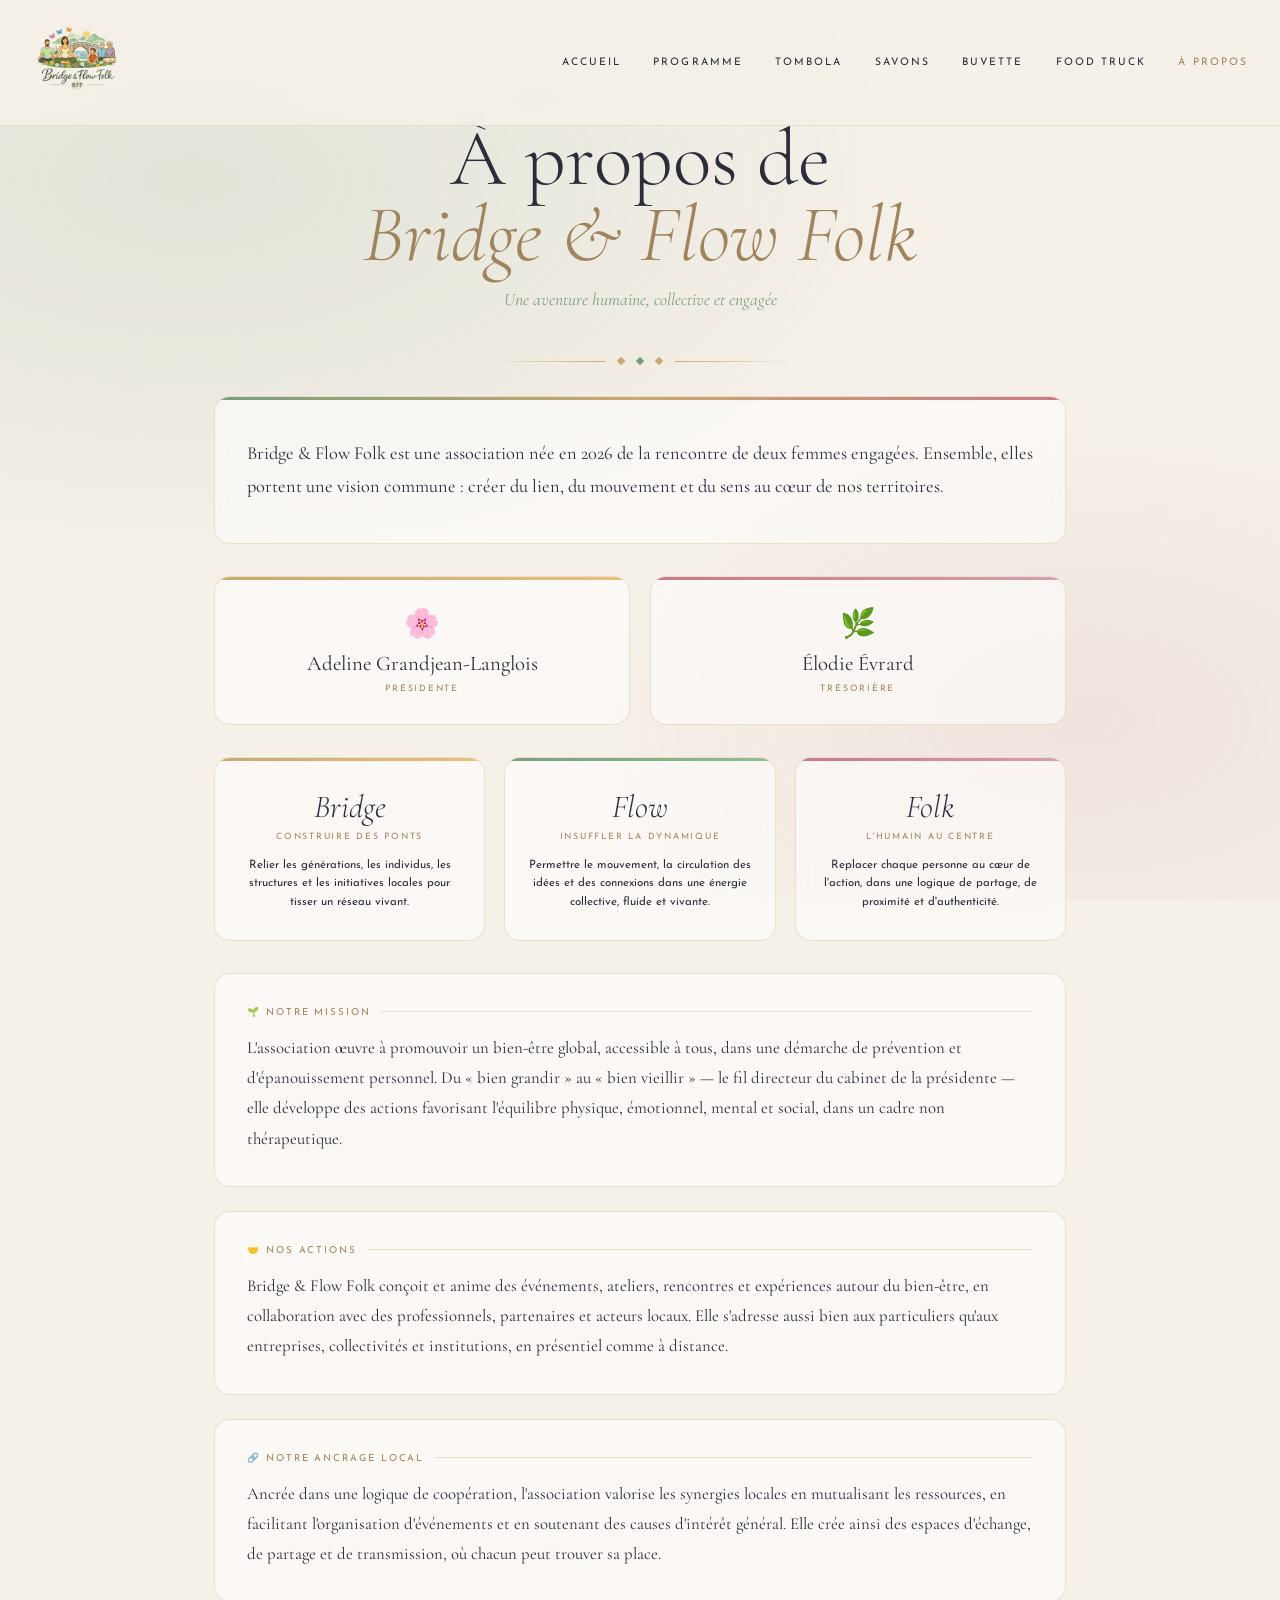
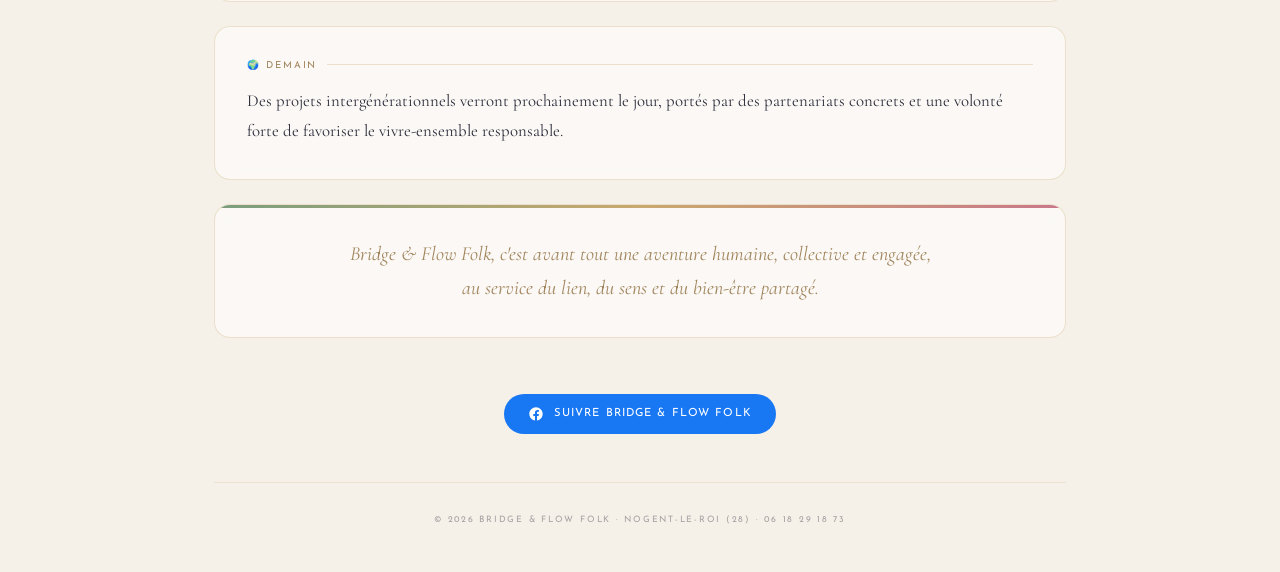
==== apropos.html @ b567d72c "add a propos" ====
<!DOCTYPE html>
<html lang="fr">
<head>
  <meta charset="UTF-8" />
  <meta name="viewport" content="width=device-width, initial-scale=1.0" />
  <title>À propos — Bridge &amp; Flow Folk</title>
  <link rel="preconnect" href="https://fonts.googleapis.com" />
  <link href="https://fonts.googleapis.com/css2?family=Cormorant+Garamond:ital,wght@0,300;0,400;0,600;1,300;1,400&family=Josefin+Sans:wght@200;300;400&display=swap" rel="stylesheet" />
  <link rel="stylesheet" href="commun.css" />
  <style>
    /* ── Bloc portrait association ── */
    .asso-intro {
      background: rgba(255,255,255,0.55);
      border: 1px solid rgba(201,169,110,0.3);
      border-radius: 16px;
      padding: 2.5rem 2rem;
      backdrop-filter: blur(8px);
      margin-bottom: 2rem;
      position: relative;
      overflow: hidden;
      opacity: 0;
      animation: glisser-haut 0.7s ease forwards 0.4s;
    }
    .asso-intro::before {
      content: '';
      position: absolute; top: 0; left: 0; right: 0; height: 3px;
      background: linear-gradient(to right, var(--sauge), var(--or), var(--lotus));
    }
    .asso-intro p {
      font-family: 'Cormorant Garamond', serif;
      font-size: 1.15rem;
      line-height: 1.8;
      color: var(--nuit);
      margin: 0;
    }
    .asso-intro p + p { margin-top: 1rem; }

    /* ── Piliers nom ── */
    .piliers {
      display: grid;
      grid-template-columns: repeat(3, 1fr);
      gap: 1.2rem;
      margin-bottom: 2rem;
    }
    .pilier-bloc {
      background: rgba(255,255,255,0.55);
      border: 1px solid rgba(201,169,110,0.3);
      border-radius: 16px;
      padding: 1.8rem 1.4rem;
      backdrop-filter: blur(8px);
      text-align: center;
      opacity: 0;
      animation: glisser-haut 0.7s ease forwards;
      transition: transform 0.3s, box-shadow 0.3s;
    }
    .pilier-bloc:hover {
      transform: translateY(-4px);
      box-shadow: 0 16px 40px rgba(160,132,92,0.15);
    }
    .pilier-bloc:nth-child(1) { animation-delay: 0.55s; }
    .pilier-bloc:nth-child(2) { animation-delay: 0.7s; }
    .pilier-bloc:nth-child(3) { animation-delay: 0.85s; }

    .pilier-bloc:nth-child(1)::before,
    .pilier-bloc:nth-child(2)::before,
    .pilier-bloc:nth-child(3)::before {
      content: '';
      display: block;
      height: 3px;
      border-radius: 2px 2px 0 0;
      position: absolute;
      top: 0; left: 0; right: 0;
    }
    .pilier-bloc { position: relative; overflow: hidden; }
    .pilier-bloc:nth-child(1)::before { background: linear-gradient(to right, var(--or), #e8c080); }
    .pilier-bloc:nth-child(2)::before { background: linear-gradient(to right, var(--sauge), #90c090); }
    .pilier-bloc:nth-child(3)::before { background: linear-gradient(to right, var(--lotus), #d4a0b0); }

    .pilier-mot {
      font-family: 'Cormorant Garamond', serif;
      font-size: 2rem;
      font-weight: 300;
      font-style: italic;
      color: var(--nuit);
      display: block;
      margin-bottom: 0.4rem;
    }
    .pilier-label {
      font-family: 'Josefin Sans', sans-serif;
      font-size: 0.55rem;
      letter-spacing: 0.2em;
      text-transform: uppercase;
      color: var(--terre);
      display: block;
      margin-bottom: 0.9rem;
    }
    .pilier-desc {
      font-family: 'Josefin Sans', sans-serif;
      font-size: 0.72rem;
      color: var(--nuit);
      line-height: 1.6;
    }

    /* ── Sections contenu ── */
    .section-bloc {
      background: rgba(255,255,255,0.55);
      border: 1px solid rgba(201,169,110,0.3);
      border-radius: 16px;
      padding: 2rem 2rem;
      backdrop-filter: blur(8px);
      margin-bottom: 1.5rem;
      opacity: 0;
      animation: glisser-haut 0.7s ease forwards;
      transition: transform 0.3s, box-shadow 0.3s;
    }
    .section-bloc:hover {
      transform: translateY(-3px);
      box-shadow: 0 12px 36px rgba(160,132,92,0.12);
    }
    .section-bloc:nth-child(1) { animation-delay: 1.0s; }
    .section-bloc:nth-child(2) { animation-delay: 1.1s; }
    .section-bloc:nth-child(3) { animation-delay: 1.2s; }
    .section-bloc:nth-child(4) { animation-delay: 1.3s; }

    .section-titre {
      font-family: 'Josefin Sans', sans-serif;
      font-size: 0.6rem;
      letter-spacing: 0.2em;
      text-transform: uppercase;
      color: var(--terre);
      margin-bottom: 1rem;
      display: flex;
      align-items: center;
      gap: 0.6rem;
    }
    .section-titre::after {
      content: '';
      flex: 1;
      height: 1px;
      background: rgba(201,169,110,0.3);
    }
    .section-bloc p {
      font-family: 'Cormorant Garamond', serif;
      font-size: 1.05rem;
      line-height: 1.8;
      color: var(--nuit);
      margin: 0;
    }
    .section-bloc p + p { margin-top: 0.8rem; }

    /* ── Fondatrices ── */
    .fondatrices {
      display: grid;
      grid-template-columns: repeat(2, 1fr);
      gap: 1.2rem;
      margin-bottom: 2rem;
    }
    .fondatrice-carte {
      background: rgba(255,255,255,0.55);
      border: 1px solid rgba(201,169,110,0.3);
      border-radius: 16px;
      padding: 1.8rem 1.5rem;
      backdrop-filter: blur(8px);
      text-align: center;
      opacity: 0;
      animation: glisser-haut 0.7s ease forwards;
      transition: transform 0.3s, box-shadow 0.3s;
      position: relative; overflow: hidden;
    }
    .fondatrice-carte:hover {
      transform: translateY(-4px);
      box-shadow: 0 16px 40px rgba(160,132,92,0.15);
    }
    .fondatrice-carte:nth-child(1) { animation-delay: 0.9s; }
    .fondatrice-carte:nth-child(2) { animation-delay: 1.05s; }
    .fondatrice-carte:nth-child(1)::before {
      content: '';
      position: absolute; top: 0; left: 0; right: 0; height: 3px;
      background: linear-gradient(to right, var(--or), #e8c080);
    }
    .fondatrice-carte:nth-child(2)::before {
      content: '';
      position: absolute; top: 0; left: 0; right: 0; height: 3px;
      background: linear-gradient(to right, var(--lotus), #d4a0b0);
    }
    .fondatrice-emoji { font-size: 1.8rem; display: block; margin-bottom: 0.7rem; }
    .fondatrice-nom {
      font-family: 'Cormorant Garamond', serif;
      font-size: 1.3rem;
      font-weight: 400;
      color: var(--nuit);
      display: block;
      margin-bottom: 0.2rem;
    }
    .fondatrice-role {
      font-family: 'Josefin Sans', sans-serif;
      font-size: 0.55rem;
      letter-spacing: 0.2em;
      text-transform: uppercase;
      color: var(--terre);
    }

    /* ── Citation finale ── */
    .citation-finale {
      background: rgba(255,255,255,0.55);
      border: 1px solid rgba(201,169,110,0.3);
      border-radius: 16px;
      padding: 2rem;
      backdrop-filter: blur(8px);
      text-align: center;
      margin-bottom: 2rem;
      opacity: 0;
      animation: glisser-haut 0.7s ease forwards 1.4s;
      position: relative; overflow: hidden;
    }
    .citation-finale::before {
      content: '';
      position: absolute; top: 0; left: 0; right: 0; height: 3px;
      background: linear-gradient(to right, var(--sauge), var(--or), var(--lotus));
    }
    .citation-finale blockquote {
      font-family: 'Cormorant Garamond', serif;
      font-style: italic;
      font-size: 1.25rem;
      line-height: 1.7;
      color: var(--terre);
      margin: 0;
    }

    @media(max-width: 600px) {
      .piliers { grid-template-columns: 1fr; }
      .fondatrices { grid-template-columns: 1fr; }
    }
  </style>
</head>
<body>
  <nav class="nav-principale">
    <a href="index.html" class="nav-logo">
      <img src="logo-sansFond.png" alt="Logo Bridge & Flow Folk"
           style="width:90px; height:90px; object-fit:contain; flex-shrink:0; margin-right:8px;" />
    </a>
    <div class="nav-liens">
      <a href="index.html">Accueil</a>
      <a href="programme.html">Programme</a>
      <a href="tombola.html">Tombola</a>
      <a href="savon.html">Savons</a>
      <a href="buvette.html">Buvette</a>
      <a href="foodtruck.html">Food Truck</a>
      <a href="apropos.html" class="actif">À propos</a>
    </div>
    <button class="nav-burger" onclick="toggleMenu()">☰</button>
  </nav>
  <div class="nav-mobile" id="navMobile">
    <a href="index.html" onclick="toggleMenu()">🏠 Accueil</a>
    <a href="programme.html" onclick="toggleMenu()">📅 Programme</a>
    <a href="tombola.html" onclick="toggleMenu()">🎟️ Tombola</a>
    <a href="savon.html" onclick="toggleMenu()">🧼 Savons</a>
    <a href="buvette.html" onclick="toggleMenu()">☕ Buvette</a>
    <a href="foodtruck.html" onclick="toggleMenu()">🚚 Food Truck</a>
    <a href="apropos.html" onclick="toggleMenu()">🌿 À propos</a>
  </div>

  <main>
    <div class="hero anime" style="animation-delay:0.2s">
      <span class="hero-tag">Notre histoire · Nos valeurs</span>
      <h1>À propos de<br><em>Bridge &amp; Flow Folk</em></h1>
      <p class="hero-sub">Une aventure humaine, collective et engagée</p>
    </div>

    <div class="sep">
      <div class="sep-l"></div>
      <div class="sep-d"></div>
      <div class="sep-d" style="background:var(--sauge)"></div>
      <div class="sep-d"></div>
      <div class="sep-r"></div>
    </div>

    <!-- Intro -->
    <div class="asso-intro">
      <p>Bridge &amp; Flow Folk est une association née en 2026 de la rencontre de deux femmes engagées. Ensemble, elles portent une vision commune : créer du lien, du mouvement et du sens au cœur de nos territoires.</p>
    </div>

    <!-- Fondatrices -->
    <div class="fondatrices">
      <div class="fondatrice-carte">
        <span class="fondatrice-emoji">🌸</span>
        <span class="fondatrice-nom">Adeline Grandjean-Langlois</span>
        <span class="fondatrice-role">Présidente</span>
      </div>
      <div class="fondatrice-carte">
        <span class="fondatrice-emoji">🌿</span>
        <span class="fondatrice-nom">Élodie Évrard</span>
        <span class="fondatrice-role">Trésorière</span>
      </div>
    </div>

    <!-- Piliers -->
    <div class="piliers">
      <div class="pilier-bloc">
        <span class="pilier-mot">Bridge</span>
        <span class="pilier-label">Construire des ponts</span>
        <p class="pilier-desc">Relier les générations, les individus, les structures et les initiatives locales pour tisser un réseau vivant.</p>
      </div>
      <div class="pilier-bloc">
        <span class="pilier-mot">Flow</span>
        <span class="pilier-label">Insuffler la dynamique</span>
        <p class="pilier-desc">Permettre le mouvement, la circulation des idées et des connexions dans une énergie collective, fluide et vivante.</p>
      </div>
      <div class="pilier-bloc">
        <span class="pilier-mot">Folk</span>
        <span class="pilier-label">L'humain au centre</span>
        <p class="pilier-desc">Replacer chaque personne au cœur de l'action, dans une logique de partage, de proximité et d'authenticité.</p>
      </div>
    </div>

    <!-- Sections contenu -->
    <div class="section-bloc">
      <div class="section-titre">🌱 Notre mission</div>
      <p>L'association œuvre à promouvoir un bien-être global, accessible à tous, dans une démarche de prévention et d'épanouissement personnel. Du « bien grandir » au « bien vieillir » — le fil directeur du cabinet de la présidente — elle développe des actions favorisant l'équilibre physique, émotionnel, mental et social, dans un cadre non thérapeutique.</p>
    </div>

    <div class="section-bloc">
      <div class="section-titre">🤝 Nos actions</div>
      <p>Bridge &amp; Flow Folk conçoit et anime des événements, ateliers, rencontres et expériences autour du bien-être, en collaboration avec des professionnels, partenaires et acteurs locaux. Elle s'adresse aussi bien aux particuliers qu'aux entreprises, collectivités et institutions, en présentiel comme à distance.</p>
    </div>

    <div class="section-bloc">
      <div class="section-titre">🔗 Notre ancrage local</div>
      <p>Ancrée dans une logique de coopération, l'association valorise les synergies locales en mutualisant les ressources, en facilitant l'organisation d'événements et en soutenant des causes d'intérêt général. Elle crée ainsi des espaces d'échange, de partage et de transmission, où chacun peut trouver sa place.</p>
    </div>

    <div class="section-bloc">
      <div class="section-titre">🌍 Demain</div>
      <p>Des projets intergénérationnels verront prochainement le jour, portés par des partenariats concrets et une volonté forte de favoriser le vivre-ensemble responsable.</p>
    </div>

    <!-- Citation finale -->
    <div class="citation-finale">
      <blockquote>Bridge &amp; Flow Folk, c'est avant tout une aventure humaine, collective et engagée,<br>au service du lien, du sens et du bien-être partagé.</blockquote>
    </div>

    <div style="text-align:center" class="anime" style="animation-delay:1.5s">
      <a class="fb-lien" href="https://www.facebook.com/people/Bridge-Flow-Folk-BFF/61587252715739/" target="_blank" rel="noopener">
        <svg xmlns="http://www.w3.org/2000/svg" viewBox="0 0 24 24" fill="currentColor" width="16" height="16"><path d="M22 12c0-5.523-4.477-10-10-10S2 6.477 2 12c0 4.991 3.657 9.128 8.438 9.878v-6.987H7.898V12h2.54V9.797c0-2.506 1.492-3.89 3.777-3.89 1.094 0 2.238.195 2.238.195v2.46h-1.26c-1.243 0-1.63.771-1.63 1.562V12h2.773l-.443 2.89h-2.33v6.988C18.343 21.128 22 16.991 22 12z"/></svg>
        Suivre Bridge &amp; Flow Folk
      </a>
      <footer>© 2026 Bridge &amp; Flow Folk · Nogent-le-Roi (28) · 06 18 29 18 73</footer>
    </div>
  </main>

  <script>
    function toggleMenu() { document.getElementById("navMobile").classList.toggle("ouvert"); }
  </script>
</body>
</html>
---- commun.css ----
:root {
  --creme:  #f5f0e8;
  --sable:  #e8d9c0;
  --terre:  #a0845c;
  --sauge:  #7a9e7e;
  --lotus:  #c9788a;
  --nuit:   #2c2c3a;
  --or:     #c9a96e;
  --blanc:  #ffffff;
}

*, *::before, *::after { margin:0; padding:0; box-sizing:border-box; }
html { scroll-behavior:smooth; }

body {
  min-height:100vh;
  background-color:var(--creme);
  font-family:'Josefin Sans', sans-serif;
  color:var(--nuit);
  overflow-x:hidden;
}

body::before {
  content:'';
  position:fixed; inset:0;
  background:
    radial-gradient(ellipse 80% 60% at 15% 20%, rgba(122,158,126,0.15) 0%, transparent 70%),
    radial-gradient(ellipse 60% 50% at 85% 80%, rgba(201,120,138,0.10) 0%, transparent 65%);
  pointer-events:none; z-index:0;
}

/* ── NAV ── */
.nav-principale {
  position:fixed; top:0; left:0; right:0; z-index:100;
  display:flex; align-items:center; justify-content:space-between;
  padding:0.9rem 2rem;
  background:rgba(245,240,232,0.92);
  backdrop-filter:blur(12px);
  border-bottom:1px solid rgba(201,169,110,0.25);
}

.nav-logo {
  font-family:'Cormorant Garamond', serif;
  font-style:italic; font-weight:600;
  font-size:1.4rem; color:var(--terre);
  text-decoration:none; letter-spacing:0.05em;
}

.nav-liens {
  display:flex; gap:2rem;
}

.nav-liens a {
  font-size:0.65rem; letter-spacing:0.2em;
  text-transform:uppercase; color:var(--nuit);
  text-decoration:none;
  transition:color 0.2s;
}
.nav-liens a:hover, .nav-liens a.actif { color:var(--terre); }

.nav-burger {
  display:none; background:none; border:none;
  font-size:1.4rem; cursor:pointer; color:var(--terre);
}

.nav-mobile {
  display:none; flex-direction:column;
  position:fixed; top:56px; left:0; right:0; z-index:99;
  background:rgba(245,240,232,0.97);
  backdrop-filter:blur(12px);
  border-bottom:1px solid rgba(201,169,110,0.2);
  padding:1rem 2rem;
  gap:1rem;
}
.nav-mobile.ouvert { display:flex; }
.nav-mobile a {
  font-size:0.75rem; letter-spacing:0.15em;
  text-transform:uppercase; color:var(--nuit);
  text-decoration:none; padding:0.5rem 0;
  border-bottom:1px solid rgba(201,169,110,0.15);
}

@media(max-width:640px) {
  .nav-liens { display:none; }
  .nav-burger { display:block; }
}

/* ── CONTENU ── */
main {
  position:relative; z-index:1;
  padding: 6rem 1.5rem 3rem;
  max-width:900px; margin:0 auto;
}

/* ── HERO ── */
.hero {
  text-align:center;
  margin-bottom:3rem;
  opacity:0; animation:glisser-haut 0.8s ease forwards 0.2s;
}

.hero-tag {
  font-size:0.6rem; letter-spacing:0.35em;
  text-transform:uppercase; color:var(--terre);
  margin-bottom:1rem; display:block;
}

.hero h1 {
  font-family:'Cormorant Garamond', serif;
  font-weight:300;
  font-size:clamp(2.5rem,8vw,5rem);
  line-height:0.95; color:var(--nuit);
}

.hero h1 em { font-style:italic; color:var(--terre); }

.hero-sub {
  font-family:'Cormorant Garamond', serif;
  font-style:italic; font-size:1.1rem;
  color:var(--sauge); margin-top:1rem;
}

/* ── SÉPARATEUR ── */
.sep {
  display:flex; align-items:center; gap:0.8rem;
  margin:2rem auto; max-width:300px;
}
.sep-l { flex:1; height:1px; background:linear-gradient(to right,transparent,var(--or)); }
.sep-r { flex:1; height:1px; background:linear-gradient(to left,transparent,var(--or)); }
.sep-d { width:6px; height:6px; background:var(--or); transform:rotate(45deg); }

/* ── CARTE ── */
.carte {
  background:rgba(255,255,255,0.55);
  border:1px solid rgba(201,169,110,0.3);
  border-radius:16px;
  backdrop-filter:blur(8px);
  overflow:hidden;
  position:relative;
}
.carte::before {
  content:''; position:absolute;
  top:0; left:0; right:0; height:3px;
  background:linear-gradient(to right,var(--sauge),var(--or),var(--lotus));
}

/* ── BOUTON ITINÉRAIRE ── */
/* CORRECTION : display:none par défaut, JS switche en inline-flex */
.btn-maps {
  display: none;
  align-items: center;
  justify-content: center;
  gap: 0.5rem;
  margin: 1.5rem auto 0 auto;
  padding: 0.6rem 1.2rem;
  background: #fff;
  border: 1px solid var(--or);
  border-radius: 50px;
  color: var(--terre);
  text-decoration: none;
  font-size: 0.8rem;
  letter-spacing: 0.1em;
  text-transform: uppercase;
  transition: all 0.3s ease;
  box-shadow: 0 4px 15px rgba(0,0,0,0.05);
}
.btn-maps:hover {
  background: var(--or);
  color: #fff;
  transform: translateY(-2px);
}

/* ── MESSAGE FIN/EN COURS ── */
/* CORRECTION : défini une seule fois ici, supprimé du <style> inline HTML */
/* Pas de !important nécessaire puisqu'il n'y a plus de doublon */
.fini-msg {
  font-family: 'Cormorant Garamond', serif;
  font-style: italic;
  font-size: 2.5rem;
  color: var(--sauge);
  text-align: center;
  grid-column: 1 / -1;
  animation: none;
  opacity: 1;
}

/* ── PÉTALES ── */
/* CORRECTION : z-index:1 au lieu de 100 — ne passe plus devant la nav */
.petale {
  position: fixed;
  top: -5vh;
  pointer-events: none;
  z-index: 1;
  opacity: 0;
  animation: tomber linear infinite;
}

@keyframes tomber {
  0%   { transform: translateY(0) rotate(0deg);      opacity: 0; }
  10%  { opacity: 0.8; }
  90%  { opacity: 0.4; }
  100% { transform: translateY(110vh) rotate(360deg); opacity: 0; }
}

/* ── FOOTER ── */
footer {
  text-align:center;
  margin-top:3rem; padding-top:2rem;
  border-top:1px solid rgba(201,169,110,0.2);
  font-size:0.55rem; letter-spacing:0.2em;
  text-transform:uppercase; color:rgba(44,44,58,0.4);
}

.fb-lien {
  display:inline-flex; align-items:center; gap:0.6rem;
  padding:0.75rem 1.5rem; border-radius:100px;
  background:#1877F2; color:#fff;
  font-size:0.7rem; letter-spacing:0.1em;
  text-transform:uppercase; text-decoration:none;
  transition:transform 0.2s, box-shadow 0.2s;
  margin-top:1.5rem;
}
.fb-lien:hover {
  background:#0e5fc0;
  transform:translateY(-2px);
  box-shadow:0 8px 20px rgba(24,119,242,0.3);
}

/* ── ANIMATIONS ── */
@keyframes glisser-haut {
  from { opacity:0; transform:translateY(20px); }
  to   { opacity:1; transform:translateY(0); }
}

.anime { opacity:0; animation:glisser-haut 0.7s ease forwards; }
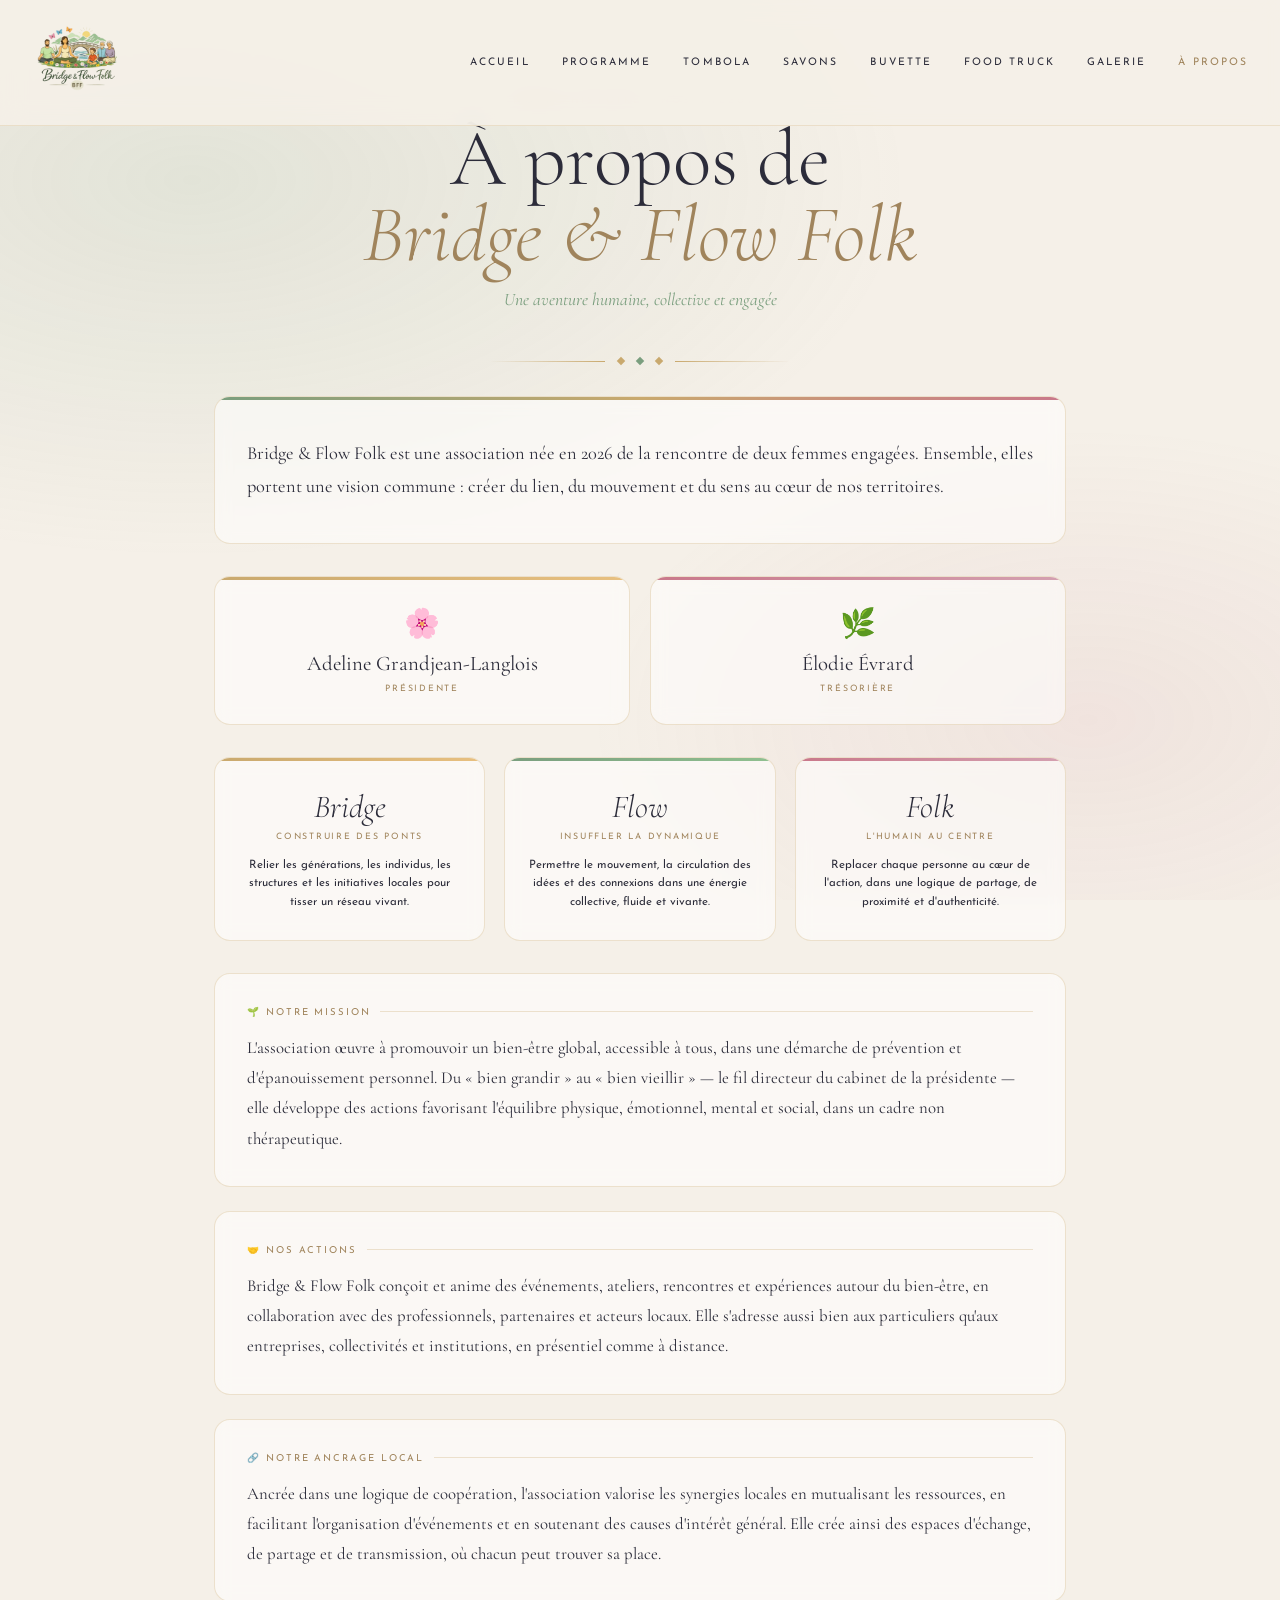
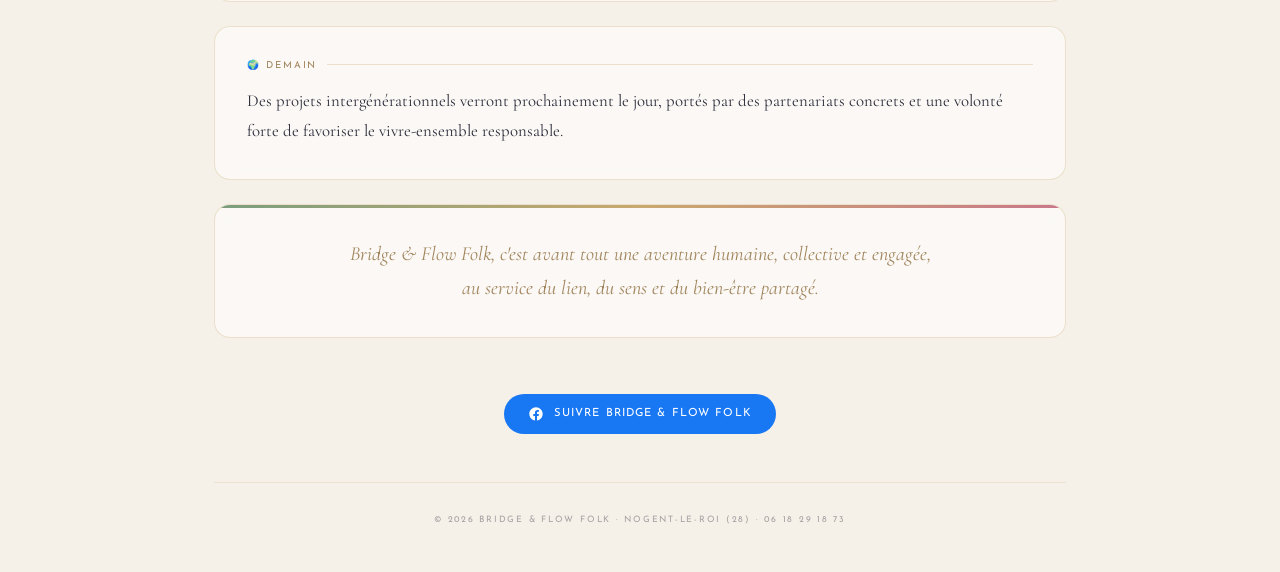
==== commit aac8b897: "add galerie" ====
--- a/apropos.html
+++ b/apropos.html
@@ -246,6 +246,7 @@
       <a href="savon.html">Savons</a>
       <a href="buvette.html">Buvette</a>
       <a href="foodtruck.html">Food Truck</a>
+      <a href="galerie.html">Galerie</a>
       <a href="apropos.html" class="actif">À propos</a>
     </div>
     <button class="nav-burger" onclick="toggleMenu()">☰</button>
@@ -257,6 +258,7 @@
     <a href="savon.html" onclick="toggleMenu()">🧼 Savons</a>
     <a href="buvette.html" onclick="toggleMenu()">☕ Buvette</a>
     <a href="foodtruck.html" onclick="toggleMenu()">🚚 Food Truck</a>
+    <a href="galerie.html" onclick="toggleMenu()">📸 Galerie</a>
     <a href="apropos.html" onclick="toggleMenu()">🌿 À propos</a>
   </div>
 
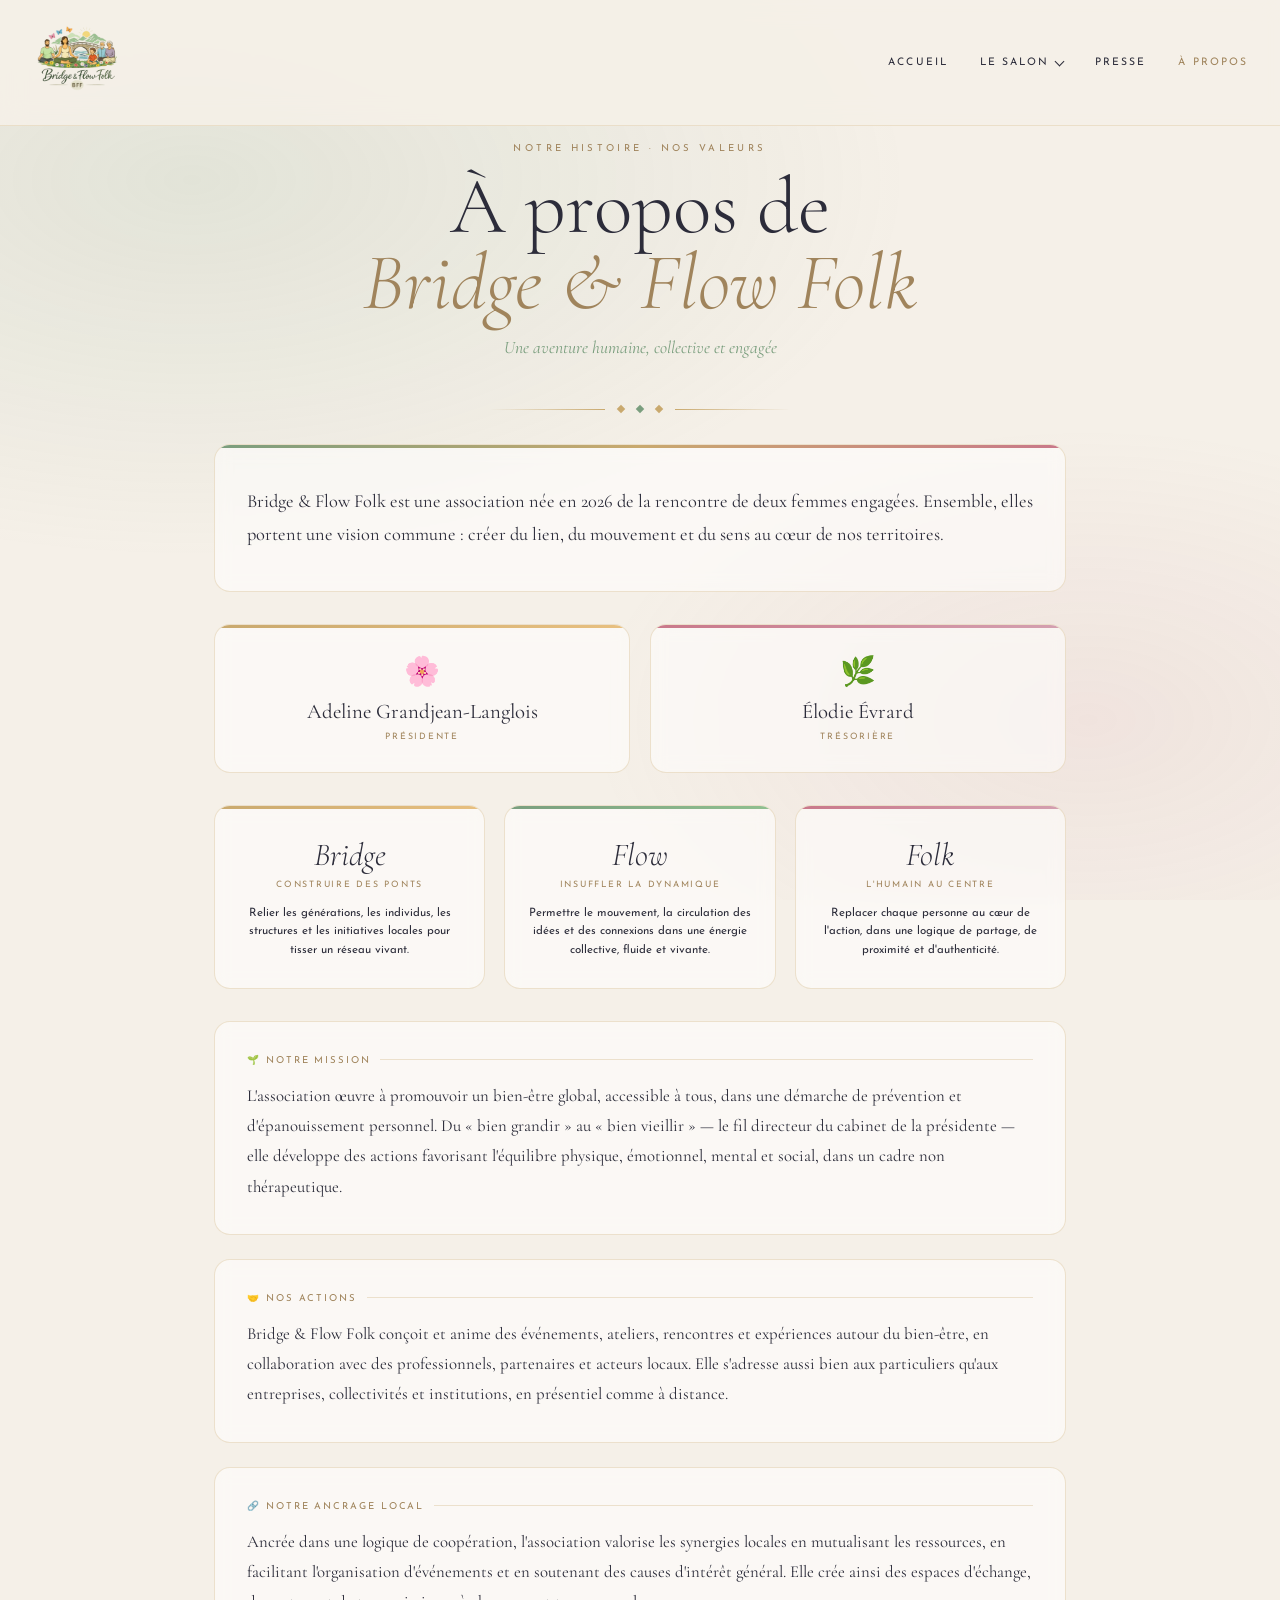
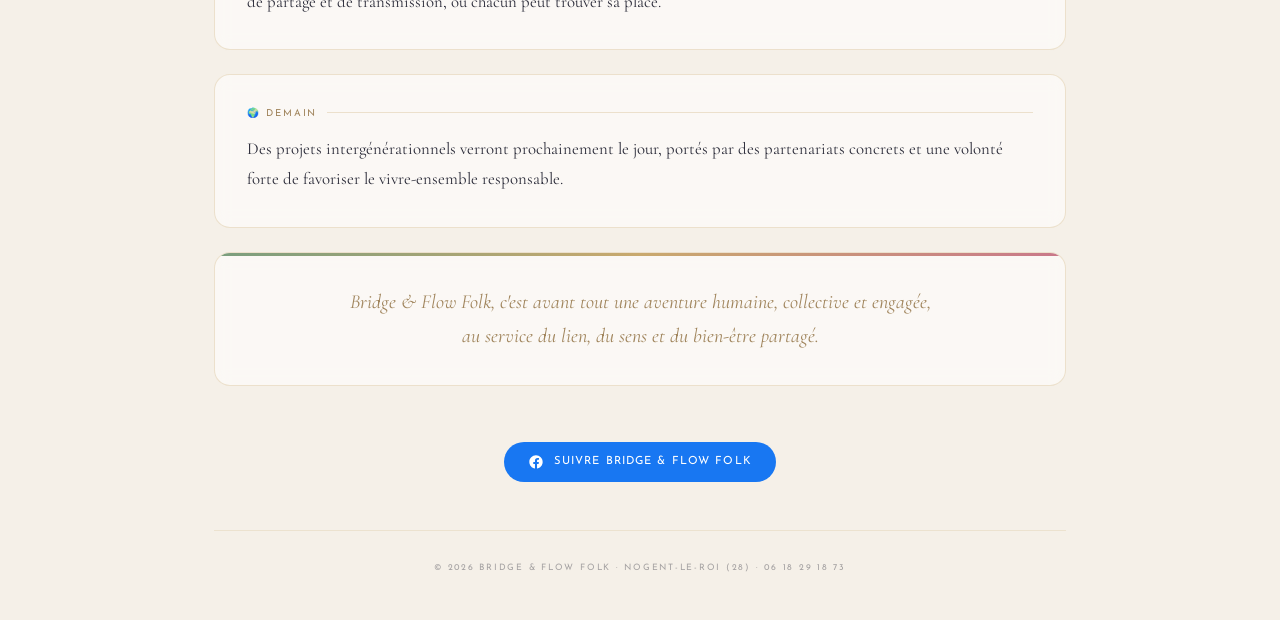
==== commit c366d9d9: "add presse menu" ====
--- a/apropos.html
+++ b/apropos.html
@@ -235,32 +235,51 @@
 </head>
 <body>
   <nav class="nav-principale">
-    <a href="index.html" class="nav-logo">
-      <img src="logo-sansFond.png" alt="Logo Bridge & Flow Folk"
-           style="width:90px; height:90px; object-fit:contain; flex-shrink:0; margin-right:8px;" />
-    </a>
+    <a href="index.html" class="nav-logo"><img 
+			src="logo-sansFond.png" 
+			alt="Logo Bridge & Flow Folk" 
+			style="width:90px; height:90px; object-fit:contain; flex-shrink:0; margin-right:8px;"
+		  /></a>
+
+    <!-- Nav desktop -->
     <div class="nav-liens">
       <a href="index.html">Accueil</a>
-      <a href="programme.html">Programme</a>
-      <a href="tombola.html">Tombola</a>
-      <a href="savon.html">Savons</a>
-      <a href="buvette.html">Buvette</a>
-      <a href="foodtruck.html">Food Truck</a>
-      <a href="galerie.html">Galerie</a>
+
+      <!-- Dropdown "Le Salon" -->
+      <div class="nav-groupe" id="groupe-salon">
+        <button class="nav-groupe-btn" id="btn-salon" aria-expanded="false" aria-haspopup="true">
+          Le Salon <span class="chevron" aria-hidden="true"></span>
+        </button>
+        <div class="nav-dropdown" id="dropdown-salon" role="menu">
+          <a href="programme.html" role="menuitem">Programme</a>
+          <a href="tombola.html" role="menuitem">Tombola</a>
+          <a href="buvette.html" role="menuitem">Buvette</a>
+          <a href="foodtruck.html" role="menuitem">Food truck</a>
+		  <a href="galerie.html" role="menuitem">Galerie</a>
+          <a href="savon.html" role="menuitem">Savons</a>
+        </div>
+      </div>
+
+      <a href="presse.html">Presse</a>
       <a href="apropos.html" class="actif">À propos</a>
     </div>
-    <button class="nav-burger" onclick="toggleMenu()">☰</button>
+
+    <!-- Burger mobile (même id que index.html) -->
+    <button class="nav-burger" onclick="toggleMenu()" aria-label="Ouvrir le menu">☰</button>
   </nav>
-  <div class="nav-mobile" id="navMobile">
-    <a href="index.html" onclick="toggleMenu()">🏠 Accueil</a>
-    <a href="programme.html" onclick="toggleMenu()">📅 Programme</a>
-    <a href="tombola.html" onclick="toggleMenu()">🎟️ Tombola</a>
-    <a href="savon.html" onclick="toggleMenu()">🧼 Savons</a>
-    <a href="buvette.html" onclick="toggleMenu()">☕ Buvette</a>
-    <a href="foodtruck.html" onclick="toggleMenu()">🚚 Food Truck</a>
-    <a href="galerie.html" onclick="toggleMenu()">📸 Galerie</a>
-    <a href="apropos.html" onclick="toggleMenu()">🌿 À propos</a>
-  </div>
+
+  <!-- Nav mobile dépliable -->
+  <nav class="nav-mobile" id="navMobile" aria-label="Menu mobile">
+    <a href="index.html">🏠 Accueil</a>
+    <a href="programme.html">📅 Programme</a>
+    <a href="tombola.html">🎟 Tombola</a>
+    <a href="buvette.html">☕ Buvette</a>
+    <a href="foodtruck.html">🚚 Food truck</a>
+    <a href="savon.html">🧼 Savons</a>
+	<a href="galerie.html">📸 Galerie</a>
+    <a href="presse.html">📰 Presse</a>
+    <a href="apropos.html" class="actif">🌿 À propos</a>
+  </nav>
 
   <main>
     <div class="hero anime" style="animation-delay:0.2s">
@@ -353,5 +372,48 @@
   <script>
     function toggleMenu() { document.getElementById("navMobile").classList.toggle("ouvert"); }
   </script>
+  <!-- ── DROPDOWN "Le Salon" ── -->
+  <script>
+    const btnSalon    = document.getElementById("btn-salon");
+    const ddSalon     = document.getElementById("dropdown-salon");
+
+    btnSalon.addEventListener("click", function(e) {
+      e.stopPropagation();
+      const ouvert = ddSalon.classList.toggle("ouvert");
+      btnSalon.classList.toggle("ouvert", ouvert);
+      btnSalon.setAttribute("aria-expanded", ouvert);
+    });
+
+    // Fermeture au clic extérieur
+    document.addEventListener("click", function() {
+      ddSalon.classList.remove("ouvert");
+      btnSalon.classList.remove("ouvert");
+      btnSalon.setAttribute("aria-expanded", "false");
+    });
+
+    // Fermeture à Escape
+    document.addEventListener("keydown", function(e) {
+      if (e.key === "Escape") {
+        ddSalon.classList.remove("ouvert");
+        btnSalon.classList.remove("ouvert");
+        btnSalon.setAttribute("aria-expanded", "false");
+        btnSalon.focus();
+      }
+    });
+  </script>
+
+  <!-- ── ANIMATIONS AU SCROLL ── -->
+  <script>
+    const observer = new IntersectionObserver(
+      (entries) => entries.forEach(entry => {
+        if (entry.isIntersecting) {
+          entry.target.style.animation = "glisser-haut 0.7s ease forwards";
+          observer.unobserve(entry.target);
+        }
+      }),
+      { threshold: 0.08 }
+    );
+    document.querySelectorAll(".anime").forEach(el => observer.observe(el));
+  </script>
 </body>
 </html>
--- a/commun.css
+++ b/commun.css
@@ -64,14 +64,22 @@
 }
 
 .nav-mobile {
-  display:none; flex-direction:column;
-  position:fixed; top:56px; left:0; right:0; z-index:99;
-  background:rgba(245,240,232,0.97);
-  backdrop-filter:blur(12px);
-  border-bottom:1px solid rgba(201,169,110,0.2);
-  padding:1rem 2rem;
-  gap:1rem;
-}
+  display: none; 
+  flex-direction: column;
+  position: fixed; 
+  /* Correction : on descend le menu sous le logo (90px + padding) */
+  top: 108px; 
+  left: 0; 
+  right: 0; 
+  bottom: 0; /* Pour qu'il prenne toute la hauteur restante */
+  z-index: 99;
+  background: rgba(245,240,232,0.97);
+  backdrop-filter: blur(12px);
+  padding: 1rem 2rem 2rem;
+  gap: 0.5rem;
+  overflow-y: auto; /* Permet de scroller DANS le menu si la liste est longue */
+}
+
 .nav-mobile.ouvert { display:flex; }
 .nav-mobile a {
   font-size:0.75rem; letter-spacing:0.15em;
@@ -82,13 +90,17 @@
 
 @media(max-width:640px) {
   .nav-liens { display:none; }
-  .nav-burger { display:block; }
+  .nav-burger { 
+    display:block; 
+    padding: 10px; /* Zone de clic plus large */
+    z-index: 101; /* Pour être sûr qu'il reste au-dessus */
+  }
 }
 
 /* ── CONTENU ── */
 main {
   position:relative; z-index:1;
-  padding: 6rem 1.5rem 3rem;
+  padding: 9rem 1.5rem 3rem;
   max-width:900px; margin:0 auto;
 }
 
@@ -233,3 +245,71 @@
 }
 
 .anime { opacity:0; animation:glisser-haut 0.7s ease forwards; }
+
+/* ── NAV DROPDOWN ── */
+.nav-groupe { position: relative; }
+
+.nav-groupe-btn {
+  font-size: 0.65rem;
+  letter-spacing: 0.2em;
+  text-transform: uppercase;
+  color: var(--nuit);
+  background: none;
+  border: none;
+  cursor: pointer;
+  display: flex;
+  align-items: center;
+  gap: 0.4rem;
+  font-family: 'Josefin Sans', sans-serif;
+  padding: 0;
+  transition: color 0.2s;
+  white-space: nowrap;
+}
+.nav-groupe-btn:hover { color: var(--terre); }
+
+.nav-groupe-btn .chevron {
+  width: 7px; height: 7px;
+  border-right: 1px solid currentColor;
+  border-bottom: 1px solid currentColor;
+  transform: rotate(45deg);
+  transition: transform 0.2s;
+  margin-top: -2px;
+  display: inline-block;
+}
+.nav-groupe-btn.ouvert .chevron {
+  transform: rotate(-135deg);
+  margin-top: 2px;
+}
+
+.nav-dropdown {
+  display: none;
+  position: absolute;
+  top: calc(100% + 12px);
+  left: 50%;
+  transform: translateX(-50%);
+  background: rgba(245,240,232,0.98);
+  backdrop-filter: blur(12px);
+  border: 1px solid rgba(201,169,110,0.25);
+  border-radius: 10px;
+  padding: 0.75rem 0;
+  min-width: 160px;
+  box-shadow: 0 8px 24px rgba(44,44,58,0.08);
+  z-index: 200;
+}
+.nav-dropdown.ouvert { display: block; }
+
+.nav-dropdown a {
+  display: block;
+  padding: 0.5rem 1.2rem;
+  font-size: 0.65rem;
+  letter-spacing: 0.18em;
+  text-transform: uppercase;
+  color: var(--nuit);
+  text-decoration: none;
+  transition: background 0.15s, color 0.15s;
+  white-space: nowrap;
+}
+.nav-dropdown a:hover {
+  background: rgba(201,169,110,0.1);
+  color: var(--terre);
+}
